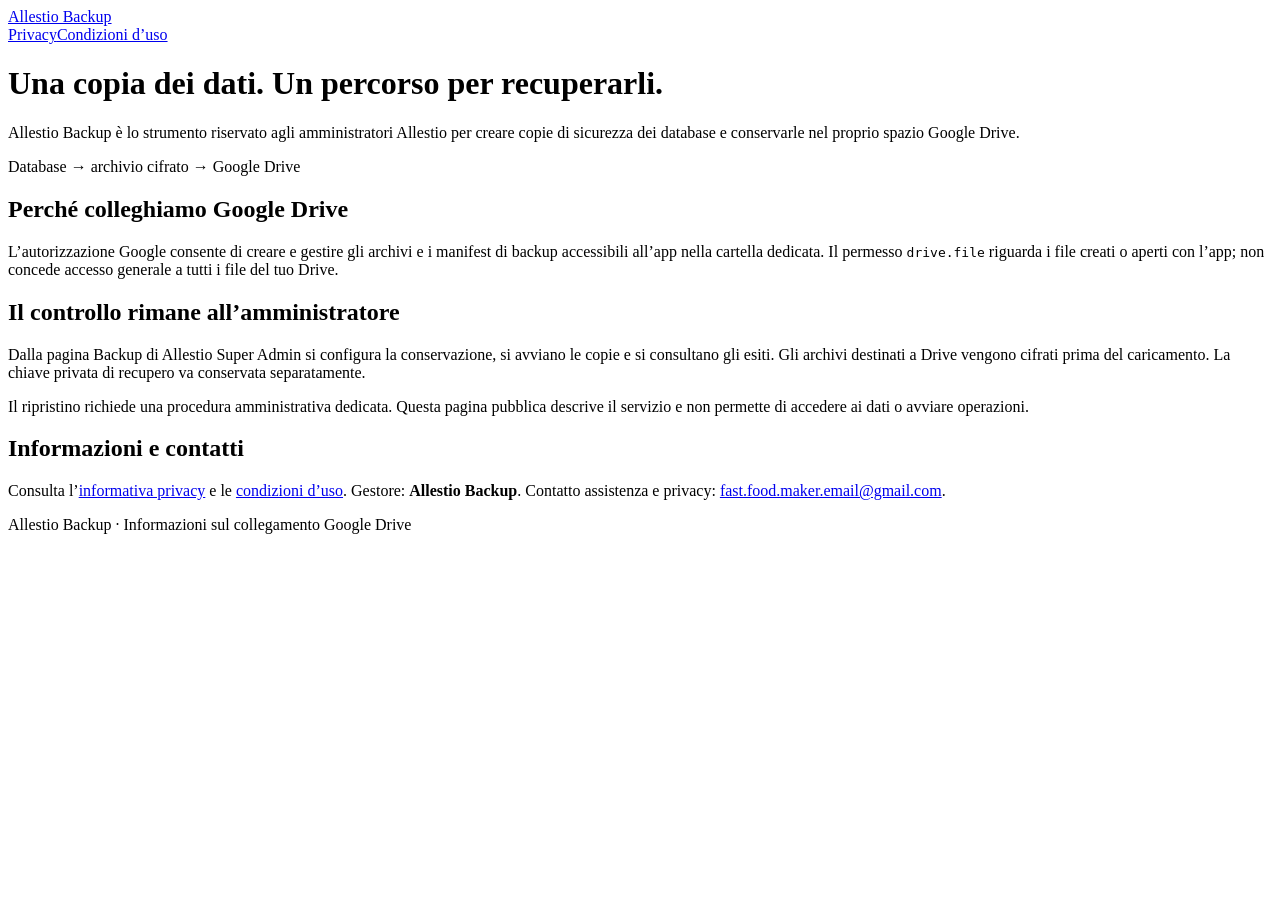
==== index.html @ 361985a7 "Publish approved Allestio Backup information: index.html" ====
<!doctype html>
<html lang="it"><head><meta charset="utf-8"><meta name="viewport" content="width=device-width,initial-scale=1"><meta name="description" content="Allestio Backup: copie di sicurezza dei database e conservazione su Google Drive."><title>Allestio Backup</title><link rel="stylesheet" href="site.css"></head>
<body><header><a class="brand" href="index.html">Allestio Backup</a><nav aria-label="Informazioni"><a href="privacy.html">Privacy</a><a href="terms.html">Condizioni d’uso</a></nav></header>
<main><h1>Una copia dei dati. Un percorso per recuperarli.</h1><p class="lead">Allestio Backup è lo strumento riservato agli amministratori Allestio per creare copie di sicurezza dei database e conservarle nel proprio spazio Google Drive.</p>
<div class="flow">Database → archivio cifrato → Google Drive</div>
<h2>Perché colleghiamo Google Drive</h2><p>L’autorizzazione Google consente di creare e gestire gli archivi e i manifest di backup accessibili all’app nella cartella dedicata. Il permesso <code>drive.file</code> riguarda i file creati o aperti con l’app; non concede accesso generale a tutti i file del tuo Drive.</p>
<h2>Il controllo rimane all’amministratore</h2><p>Dalla pagina Backup di Allestio Super Admin si configura la conservazione, si avviano le copie e si consultano gli esiti. Gli archivi destinati a Drive vengono cifrati prima del caricamento. La chiave privata di recupero va conservata separatamente.</p>
<p>Il ripristino richiede una procedura amministrativa dedicata. Questa pagina pubblica descrive il servizio e non permette di accedere ai dati o avviare operazioni.</p>
<h2>Informazioni e contatti</h2><p>Consulta l’<a href="privacy.html">informativa privacy</a> e le <a href="terms.html">condizioni d’uso</a>. Gestore: <strong>Allestio Backup</strong>. Contatto assistenza e privacy: <a href="mailto:fast.food.maker.email@gmail.com">fast.food.maker.email@gmail.com</a>.</p></main>
<footer>Allestio Backup · Informazioni sul collegamento Google Drive</footer></body></html>
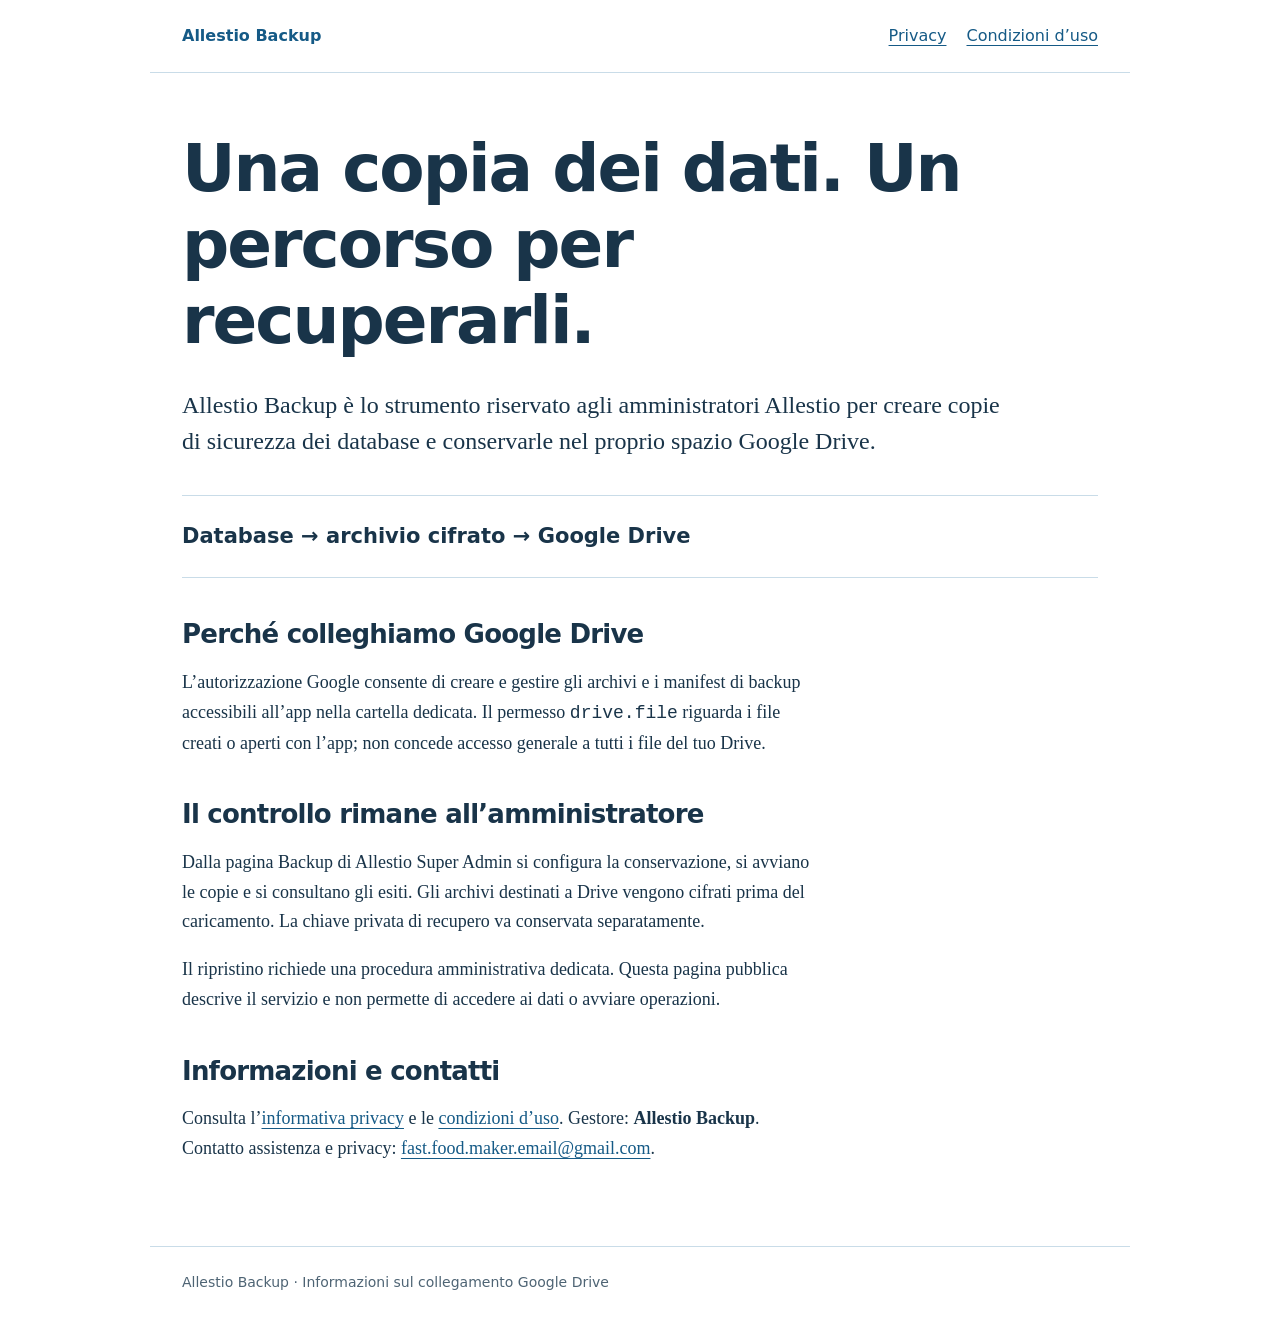
==== commit 4bd85c59: "Add Google Search Console ownership verification" ====
--- a/index.html
+++ b/index.html
@@ -1,5 +1,5 @@
 <!doctype html>
-<html lang="it"><head><meta charset="utf-8"><meta name="viewport" content="width=device-width,initial-scale=1"><meta name="description" content="Allestio Backup: copie di sicurezza dei database e conservazione su Google Drive."><title>Allestio Backup</title><link rel="stylesheet" href="site.css"></head>
+<html lang="it"><head><meta charset="utf-8"><meta name="google-site-verification" content="TGjeKalTT3rKdbuoJtwUcAju_WKT9MaAjiqNiKmemSw"><meta name="viewport" content="width=device-width,initial-scale=1"><meta name="description" content="Allestio Backup: copie di sicurezza dei database e conservazione su Google Drive."><title>Allestio Backup</title><link rel="stylesheet" href="site.css"></head>
 <body><header><a class="brand" href="index.html">Allestio Backup</a><nav aria-label="Informazioni"><a href="privacy.html">Privacy</a><a href="terms.html">Condizioni d’uso</a></nav></header>
 <main><h1>Una copia dei dati. Un percorso per recuperarli.</h1><p class="lead">Allestio Backup è lo strumento riservato agli amministratori Allestio per creare copie di sicurezza dei database e conservarle nel proprio spazio Google Drive.</p>
 <div class="flow">Database → archivio cifrato → Google Drive</div>
--- a/site.css
+++ b/site.css
@@ -0,0 +1 @@
+:root{color-scheme:light;--ink:#193449;--muted:#4e6474;--blue:#155a86;--paper:#fff;--wash:#eef5fa;--line:#c9dce8}*{box-sizing:border-box}body{margin:0;background:var(--paper);color:var(--ink);font:18px/1.65 Georgia,'Times New Roman',serif}header,main,footer{max-width:980px;margin:auto;padding:24px 32px}header{display:flex;justify-content:space-between;gap:24px;align-items:center;border-bottom:1px solid var(--line);font:16px/1.5 system-ui,sans-serif}.brand{font-weight:750;text-decoration:none}nav{display:flex;gap:20px;flex-wrap:wrap}a{color:var(--blue);text-underline-offset:4px}a:focus-visible{outline:3px solid var(--blue);outline-offset:5px}main{padding-top:58px;padding-bottom:64px;min-height:65vh}h1,h2{font-family:system-ui,sans-serif;line-height:1.15;letter-spacing:-.03em}h1{font-size:clamp(38px,6vw,66px);max-width:780px;margin:0 0 28px}h2{font-size:26px;margin:42px 0 14px}p,ul{max-width:70ch}.lead{font-size:24px;line-height:1.5}.notice{background:var(--wash);border-left:4px solid var(--blue);padding:16px 22px;font:16px/1.6 system-ui,sans-serif}.flow{padding:24px 0;border-block:1px solid var(--line);font:600 21px/1.6 system-ui,sans-serif;margin:36px 0}footer{border-top:1px solid var(--line);color:var(--muted);font:14px/1.6 system-ui,sans-serif}@media(max-width:600px){header{align-items:flex-start;flex-direction:column;gap:12px}header,main,footer{padding-left:22px;padding-right:22px}main{padding-top:36px}.lead{font-size:21px}}
